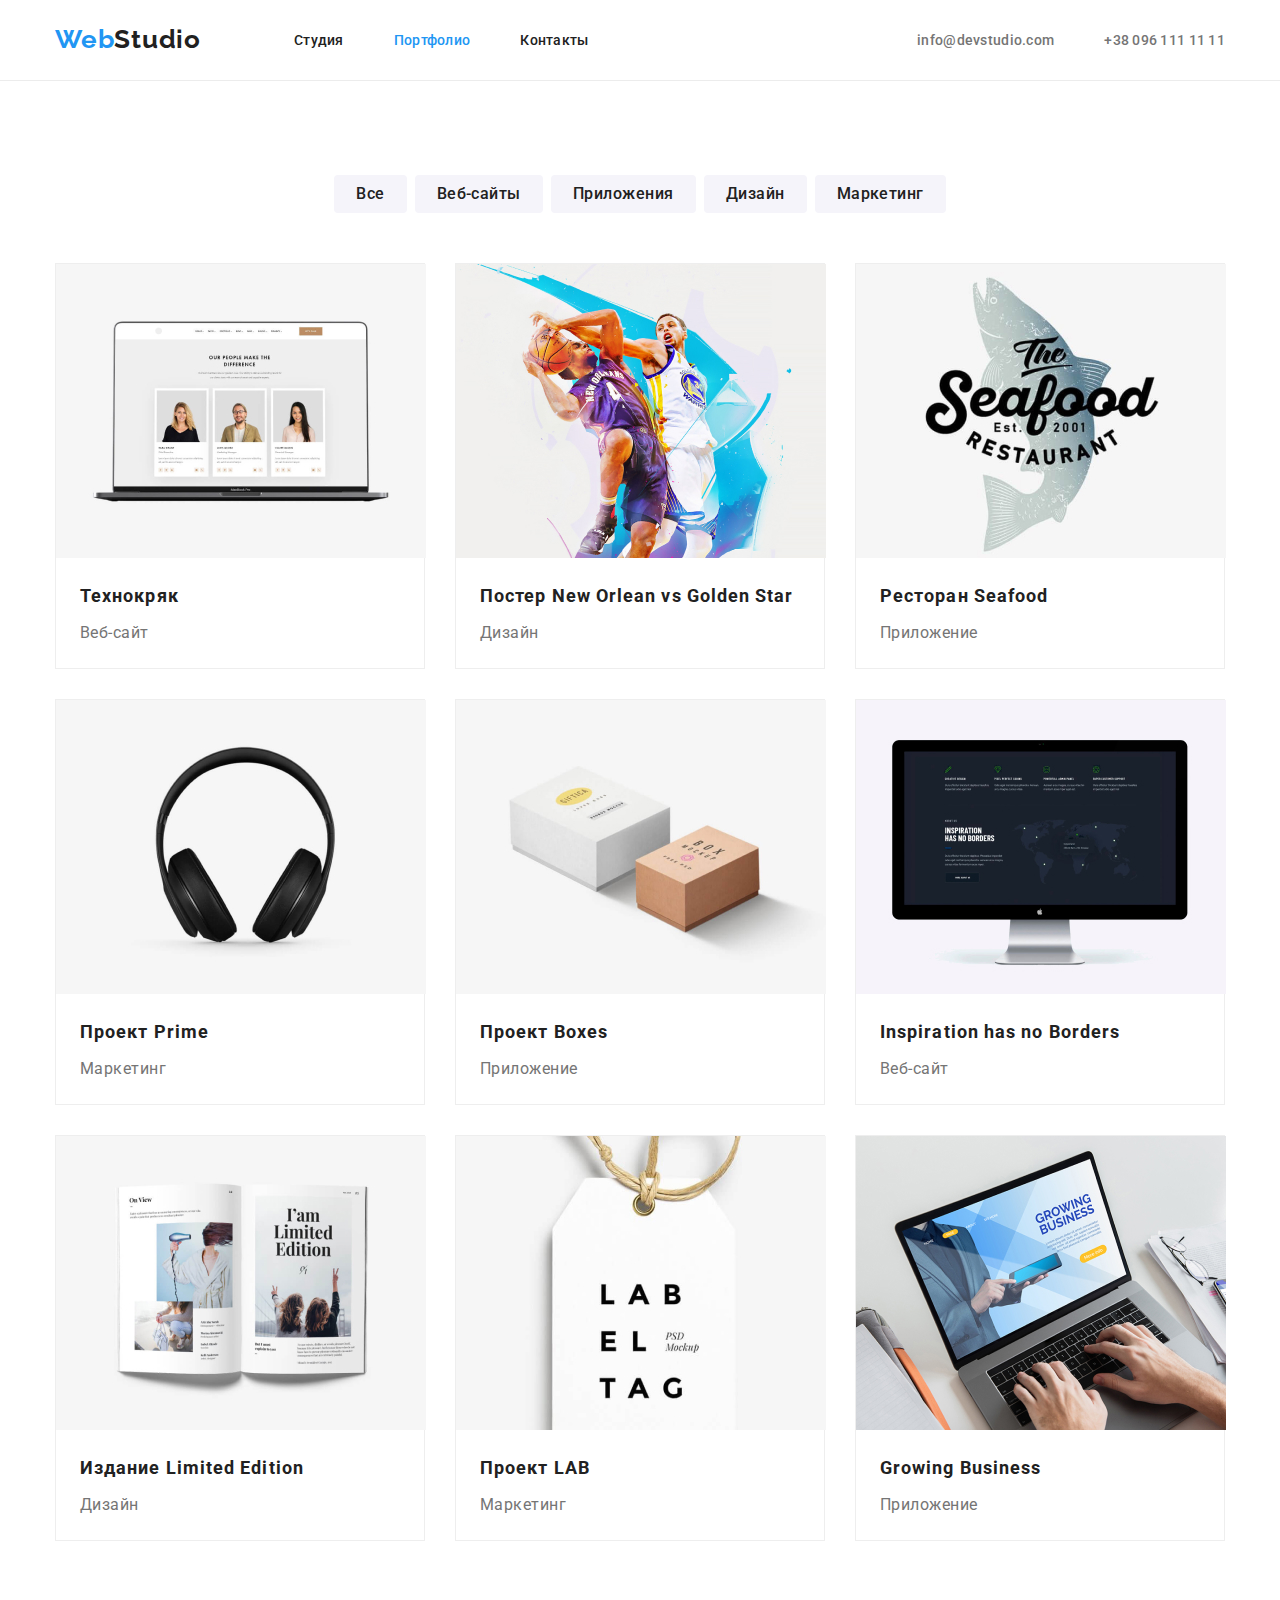
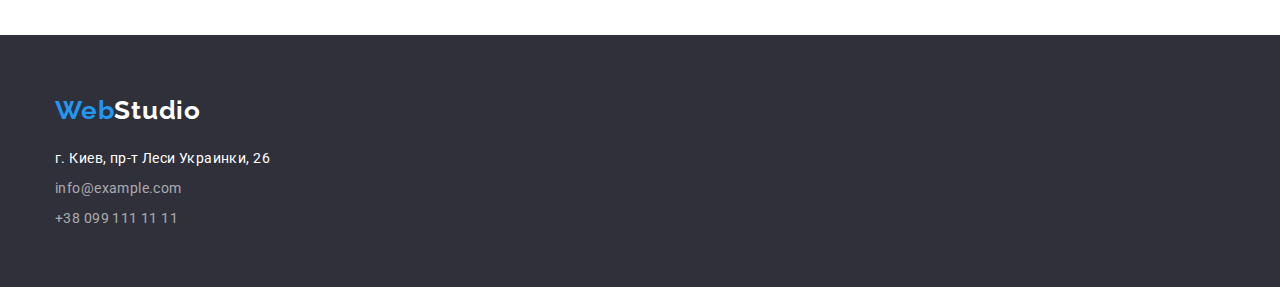
==== portfolio.html @ ce9a4620 "Копирование файлов из 3-й работы" ====
<!DOCTYPE html>
<html lang="ru">
<head>
    <meta charset="UTF-8">
    <meta name="viewport" content="width=device-width, initial-scale=1.0">
    <link
        href="https://fonts.googleapis.com/css2?family=Oleo+Script&family=Raleway:wght@700&family=Roboto:wght@400;500;700;900&display=swap"
        rel="stylesheet">
    <link rel="stylesheet" href="./css/normalize.css">
    <link rel="stylesheet" href="./css/styles.css">
    <title>Портфолио</title>
</head>
<body>
    <header class="header portfolio-header">
        <div class="container flex-box">
            <nav class="navigation flex-box">
                <a href="./index.html" class="logo-link link">Web<span class="logo-span">Studio</span></a>
                <ul class="nav-list list flex-box">
                    <li class="nav-item"><a href="./index.html" class="nav-link link">Студия</a></li>
                    <li class="nav-item"><a href="./portfolio.html" class="nav-link active link">Портфолио</a></li>
                    <li class="nav-item"><a href="#" class="nav-link link">Контакты</a></li>
                </ul>
            </nav>
            <address class="address">
                <a href="mailto:info@devstudio.com" class="address-link mail link">info@devstudio.com</a>
                <a href="tel:+380961111111" class="address-link phone link">+38 096 111 11 11</a>
            </address>
        </div>
    </header>
    <main class="main">
        <section class="portfolio">
            <div class="container">
                <h1 class="title hidden-title">Портфолио</h1>
            <ul class="filters-list list flex-box">
                <li class="filters-item">
                    <button type="button" class="button filters-button">Все</button>
                </li>
                <li class="filters-item">
                    <button type="button" class="button filters-button">Веб-сайты</button>
                </li>
                <li class="filters-item">
                    <button type="button" class="button filters-button">Приложения</button>
                </li>
                <li class="filters-item">
                    <button type="button" class="button filters-button">Дизайн</button>
                </li>
                <li class="filters-item">
                    <button type="button" class="button filters-button">Маркетинг</button>
                </li>
            </ul>
            <ul class="portfolio-list list flex-box">
                <li class="portfolio-item">
                    <a href="#" class="portfolio-link link">
                        <img src="./images/project1.jpg" alt="project1" width="370" height="294" class="img" />
                        <div class="portfolio-info">
                            <h2 class=subtitle>Технокряк</h2>
                            <p class="text">Веб-сайт</p>
                        </div>
                    </a>
                </li>
                <li class="portfolio-item">
                    <a href="#" class="portfolio-link link">
                        <img src="./images/project2.jpg" alt="project2" width="370" height="294" class="img" />
                        <div class="portfolio-info">
                            <h2 class=subtitle>Постер New Orlean vs Golden Star</h2>
                            <p class="text">Дизайн</p>
                        </div>
                    </a>
                </li>
                <li class="portfolio-item">
                    <a href="#" class="portfolio-link link">
                        <img src="./images/project3.jpg" alt="project3" width="370" height="294" class="img" />
                        <div class="portfolio-info">
                            <h2 class=subtitle>Ресторан Seafood</h2>
                            <p class="text">Приложение</p>
                        </div>
                    </a>
                </li>
                <li class="portfolio-item">
                    <a href="#" class="portfolio-link link">
                        <img src="./images/project4.jpg" alt="project4" width="370" height="294" class="img" />
                        <div class="portfolio-info">
                            <h2 class=subtitle>Проект Prime</h2>
                            <p class="text">Маркетинг</p>
                        </div>
                    </a>
                </li>
                <li class="portfolio-item">
                    <a href="#" class="portfolio-link link">
                        <img src="./images/project5.jpg" alt="project5" width="370" height="294" class="img" />
                        <div class="portfolio-info">
                            <h2 class=subtitle>Проект Boxes</h2>
                            <p class="text">Приложение</p>
                        </div>
                    </a>
                </li>
                <li class="portfolio-item">
                    <a href="#" class="portfolio-link link">
                        <img src="./images/project6.jpg" alt="project6" width="370" height="294" class="img" />
                        <div class="portfolio-info">
                            <h2 class=subtitle>Inspiration has no Borders</h2>
                            <p class="text">Веб-сайт</p>
                        </div>
                    </a>
                </li>
                <li class="portfolio-item">
                    <a href="#" class="portfolio-link link">
                        <img src="./images/project7.jpg" alt="project7" width="370" height="294" class="img" />
                        <div class="portfolio-info">
                            <h2 class=subtitle>Издание Limited Edition</h2>
                            <p class="text">Дизайн</p>
                        </div>
                    </a>
                </li>
                <li class="portfolio-item">
                    <a href="#" class="portfolio-link link">
                        <img src="./images/project8.jpg" alt="project8" width="370" height="294" class="img" />
                        <div class="portfolio-info">
                            <h2 class=subtitle>Проект LAB</h2>
                            <p class="text">Маркетинг</p>
                        </div>
                    </a>
                </li>
                <li class="portfolio-item">
                    <a href="#" class="portfolio-link link"> 
                        <img src="./images/project9.jpg" alt="project9" width="370" height="294" class="img" />
                        <div class="portfolio-info">
                            <h2 class=subtitle>Growing Business</h2>
                            <p class="text">Приложение</p>
                        </div>
                    </a>
                </li>
            </ul>
            </div>
        </section>
    </main>
    <footer class="footer">
      <div class="container">
        <a href="./index.html" class="logo-link link">Web<span class="logo-span">Studio</span></a>
      <address class="address">
        <ul class="address-links list">
          <li class="address-list-item">
            <a href="https://www.google.com.ua/maps/place/%D0%B1%D1%83%D0%BB.+%D0%9B%D0%B5%D1%81%D0%B8+%D0%A3%D0%BA%D1%80%D0%B0%D0%B8%D0%BD%D0%BA%D0%B8,+26,+%D0%9A%D0%B8%D0%B5%D0%B2,+02000/@50.4253025,30.5332374,15.44z/data=!4m13!1m7!3m6!1s0x40d4cf0e033ecbe9:0x57a4dffefec77da0!2z0LHRg9C7LiDQm9C10YHQuCDQo9C60YDQsNC40L3QutC4LCAyNiwg0JrQuNC10LIsIDAyMDAw!3b1!8m2!3d50.4265807!4d30.5383858!3m4!1s0x40d4cf0e033ecbe9:0x57a4dffefec77da0!8m2!3d50.4265807!4d30.5383858?hl=ru"
              target="_blank" class="address-link location link">г. Киев, пр-т Леси Украинки, 26</a>
          </li>
          <li class="address-list-item"><a href="mailto:info@example.com" class="address-link mail link">info@example.com</a></li>
          <li class="address-list-item"><a href="tel:+380991111111" class="address-link phone link">+38 099 111 11 11</a></li>
        </ul>
      </address>
      </div>
    </footer>
</body>
</html>
---- css/styles.css ----
:root {
  --primary-text-color: #757575;
  --title-text-color: #212121;
  --accent-color: #2196f3;
  --main-font-family: 'Roboto', sans-serif;
}

html {
  box-sizing: border-box;
}

*,
*::before,
*::after {
  box-sizing: inherit;
}

body {
  margin: 0;
  padding: 0;
  font-size: 0;
}

.img {
  display: block;
}

.list {
  list-style: none;
  margin: 0;
  padding: 0;
}

.link {
  text-decoration: none;
}

.container {
  margin: 0 auto;
  width: 1200px;
  padding-left: 15px;
  padding-right: 15px;
  margin: 0 auto;
}

/* Header */

.flex-box {
  display: flex;
}

.logo-link {
  font-family: 'Raleway', sans-serif;
  font-weight: 700;
  font-size: 26px;
  line-height: 31px;
  letter-spacing: 0.03em;
  color: var(--accent-color);
}

.header .logo-link {
  margin-right: 93px;
  padding-top: 24px;
  padding-bottom: 25px;
}

.logo-span {
  color: var(--title-text-color);
}

.nav-item {
  margin-right: 50px;
}

.nav-list .nav-item:last-child {
  margin-right: 0;
}

.nav-link {
  font-family: var(--main-font-family);
  font-weight: 500;
  font-size: 14px;
  line-height: 16px;
  letter-spacing: 0.02em;
  color: var(--title-text-color);

  display: block;
  padding-top: 32px;
  padding-bottom: 32px;
}

.active {
  color: var(--accent-color);
}

.nav-link:hover,
.nav-link:focus {
  color: var(--accent-color);
}

/* Контакты */

.header .address {
  display: flex;
  margin-left: auto;
}

.address-link {
  font-family: var(--main-font-family);
  font-style: normal;
  font-weight: 500;
  font-size: 14px;
  line-height: 16px;
  letter-spacing: 0.02em;
  color: var(--primary-text-color);

  margin-right: 50px;
  padding-top: 32px;
  padding-bottom: 32px;
}

.header .address .address-link:last-child {
  margin-right: 0;
}

.address-link:hover,
.address-link:focus {
  color: var(--accent-color);
}

/* Hero */

.hero {
  background: #2f303a;
  text-align: center;

  padding-top: 200px;
  padding-bottom: 200px;
}

.hero-title {
  text-transform: uppercase;
  font-family: var(--main-font-family);
  font-weight: 900;
  font-size: 44px;
  line-height: 60px;
  letter-spacing: 0.06em;
  color: #ffffff;

  margin-top: 0;
  margin-bottom: 30px;
  margin-left: auto;
  margin-right: auto;
  width: 696px;
}

.hero-button {
  background: var(--accent-color);
  font-family: var(--main-font-family);
  font-weight: 700;
  font-size: 16px;
  line-height: 30px;
  text-align: center;
  letter-spacing: 0.06em;
  color: #ffffff;

  display: inline-block;
  min-width: 200px;
  padding: 10px 32px;
  border-radius: 4px;
}

/* Первая секция */

.our-features {
  padding-top: 94px;
  padding-bottom: 94px;
}

.hidden-title {
  display: none;
}

.our-features .list-item {
  margin-right: 30px;
  width: 270px;
}

.our-features .list-item:last-child {
  margin-right: 0;
}

.subtitle {
  font-family: var(--main-font-family);
  color: var(--title-text-color);
}

.our-features .subtitle {
  text-transform: uppercase;
  font-weight: 700;
  font-size: 14px;
  line-height: 16px;
  letter-spacing: 0.03em;

  margin-top: 0;
  margin-bottom: 10px;
}

.our-features .text {
  font-family: var(--main-font-family);
  color: var(--primary-text-color);
  font-weight: 400;
  font-size: 14px;
  line-height: 24px;
  letter-spacing: 0.03em;

  margin-top: 0;
  margin-bottom: 0;
}

/* Вторая секция */
.we-do {
  padding-bottom: 94px;
}

.title {
  font-family: var(--main-font-family);
  color: var(--title-text-color);
  font-weight: 700;
  font-size: 36px;
  line-height: 42px;
  text-align: center;
  letter-spacing: 0.03em;

  margin-top: 0;
  margin-bottom: 50px;
}

.we-do .list-item {
  margin-right: 30px;
}

.we-do .list-item:last-child {
  margin-right: 0;
}

/* Третья секция */
.team {
  padding-top: 94px;
  padding-bottom: 94px;

  background: #f5f4fa;
}

.team .title {
  margin-top: 0;
  margin-bottom: 50px;
}

.team .list-item {
  margin-right: 30px;
}

.team .list-item:last-child {
  margin-right: 0;
}

.team .content-box {
  margin: 0;
  text-align: center;
  padding-bottom: 30px;
}

.team .img {
  margin-bottom: 30px;
}

.team .subtitle {
  font-weight: 500;
  font-size: 16px;
  line-height: 19px;
  letter-spacing: 0.03em;

  margin-top: 0;
  margin-bottom: 10px;
}

.team .desc {
  font-family: var(--main-font-family);
  color: var(--primary-text-color);
  font-weight: 400;
  font-size: 16px;
  line-height: 19px;
  letter-spacing: 0.03em;
}

/* footer */
.footer {
  background: #2f303a;

  padding-top: 60px;
  padding-bottom: 60px;
}

.footer .logo-link {
  margin-bottom: 20px;
  display: inline-block;
}

.footer .logo-span {
  color: #ffffff;
}

.footer .address-list-item {
  margin-bottom: 9px;
  height: 21px;
}

.footer .address-list-item:last-child {
  margin-bottom: 0;
}

.footer .address-link {
  font-family: var(--main-font-family);
  font-weight: 400;
  font-size: 14px;
  line-height: 24px;
  letter-spacing: 0.03em;
  color: rgba(255, 255, 255, 0.6);
}

.footer .location {
  color: #ffffff;
}

/* Портфолио */

.portfolio-header {
  border-bottom: 1px solid #ececec;
}

.portfolio {
  padding-bottom: 94px;
  padding-top: 94px;
}

/* кнопки */

.portfolio .filters-list {
  margin-bottom: 50px;
  justify-content: center;
}

.portfolio .filters-item {
  margin-right: 8px;
}

.portfolio .filters-item:last-child {
  margin-right: 0;
}

.filters-button {
  background: #f5f4fa;
  font-family: var(--main-font-family);
  color: var(--title-text-color);
  font-weight: 500;
  font-size: 16px;
  line-height: 26px;
  text-align: center;
  letter-spacing: 0.03em;

  padding: 6px 22px;
  border: 0 solid transparent;
  border-radius: 4px;
}

.filters-button:hover,
.filters-button:focus,
.filters-button:active {
  background: #2196f3;
  color: #ffffff;
  outline: none;
}

/* каталог */
.portfolio .portfolio-list {
  flex-wrap: wrap;
}

.portfolio .portfolio-item {
  width: 370px;
  margin-right: 30px;
  margin-bottom: 30px;

  border: 1px solid #EEEEEE;

  background: #FFFFFF;
}

.portfolio .portfolio-item:nth-child(3n + 3) {
  margin-right: 0;
}

.portfolio .portfolio-item:nth-last-child(-n + 3) {
  margin-bottom: 0;
}

.portfolio-info {
  padding-top: 20px;
  padding-right: 24px;
  padding-left: 24px;
  padding-bottom: 20px;
}

.portfolio .subtitle {
  font-weight: 700;
  font-size: 18px;
  line-height: 36px;
  letter-spacing: 0.06em;

  margin: 0;
  padding-bottom: 4px;
}

.portfolio .text {
  font-family: var(--main-font-family);
  color: var(--primary-text-color);
  font-weight: 400;
  font-size: 16px;
  line-height: 30px;
  letter-spacing: 0.03em;

  margin: 0;
} */
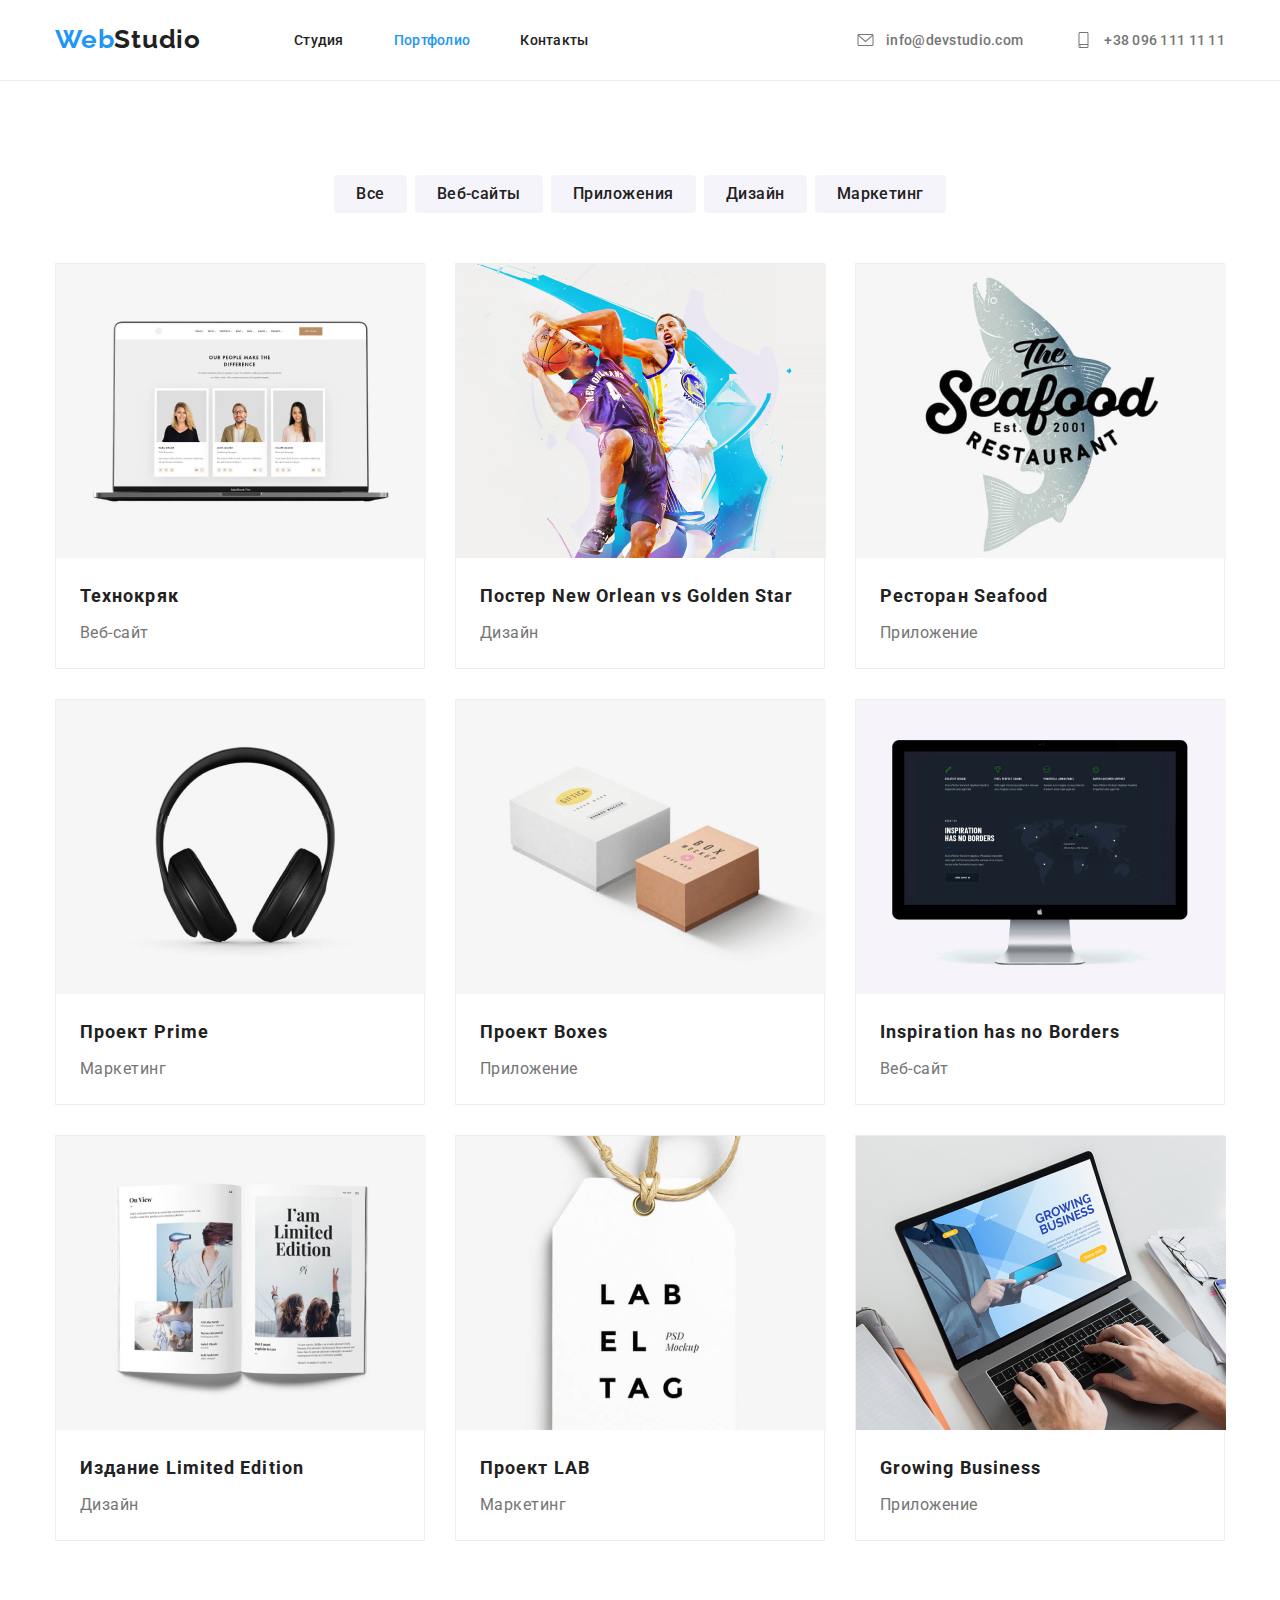
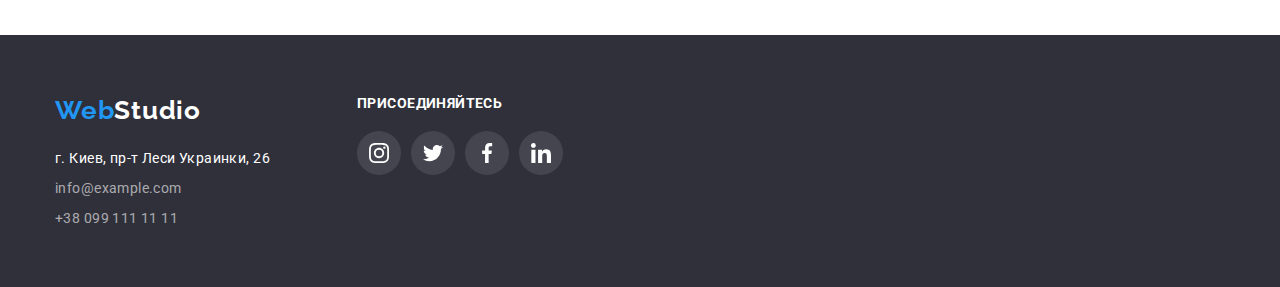
==== commit 0f449d52: "Добавленны иконки социальных сетей. Исправленны размеры изображений" ====
--- a/portfolio.html
+++ b/portfolio.html
@@ -22,8 +22,18 @@
                 </ul>
             </nav>
             <address class="address">
-                <a href="mailto:info@devstudio.com" class="address-link mail link">info@devstudio.com</a>
-                <a href="tel:+380961111111" class="address-link phone link">+38 096 111 11 11</a>
+                <a href="mailto:info@devstudio.com" class="address-link mail link">
+                    <svg class="icon address-icon" width="21px" height="16px">
+                        <use href="./images/symbol-defs.svg#icon-envelope"></use>
+                    </svg>
+                    <span class="adress-span">info@devstudio.com</span>
+                </a>
+                <a href="tel:+380961111111" class="address-link phone link">
+                    <svg class="icon address-icon" width="16px" height="26px">
+                        <use href="./images/symbol-defs.svg#icon-smartphone"></use>
+                    </svg>
+                    <span class="adress-span">+38 096 111 11 11</span>
+                </a>
             </address>
         </div>
     </header>
@@ -135,19 +145,57 @@
         </section>
     </main>
     <footer class="footer">
-      <div class="container">
-        <a href="./index.html" class="logo-link link">Web<span class="logo-span">Studio</span></a>
-      <address class="address">
-        <ul class="address-links list">
-          <li class="address-list-item">
-            <a href="https://www.google.com.ua/maps/place/%D0%B1%D1%83%D0%BB.+%D0%9B%D0%B5%D1%81%D0%B8+%D0%A3%D0%BA%D1%80%D0%B0%D0%B8%D0%BD%D0%BA%D0%B8,+26,+%D0%9A%D0%B8%D0%B5%D0%B2,+02000/@50.4253025,30.5332374,15.44z/data=!4m13!1m7!3m6!1s0x40d4cf0e033ecbe9:0x57a4dffefec77da0!2z0LHRg9C7LiDQm9C10YHQuCDQo9C60YDQsNC40L3QutC4LCAyNiwg0JrQuNC10LIsIDAyMDAw!3b1!8m2!3d50.4265807!4d30.5383858!3m4!1s0x40d4cf0e033ecbe9:0x57a4dffefec77da0!8m2!3d50.4265807!4d30.5383858?hl=ru"
-              target="_blank" class="address-link location link">г. Киев, пр-т Леси Украинки, 26</a>
-          </li>
-          <li class="address-list-item"><a href="mailto:info@example.com" class="address-link mail link">info@example.com</a></li>
-          <li class="address-list-item"><a href="tel:+380991111111" class="address-link phone link">+38 099 111 11 11</a></li>
-        </ul>
-      </address>
-      </div>
+        <div class="container flex-box">
+            <div class="address-container">
+                <a href="./index.html" class="logo-link link">Web<span class="logo-span">Studio</span></a>
+                <address class="address">
+                    <ul class="address-links list">
+                        <li class="address-list-item">
+                            <a href="https://www.google.com.ua/maps/place/%D0%B1%D1%83%D0%BB.+%D0%9B%D0%B5%D1%81%D0%B8+%D0%A3%D0%BA%D1%80%D0%B0%D0%B8%D0%BD%D0%BA%D0%B8,+26,+%D0%9A%D0%B8%D0%B5%D0%B2,+02000/@50.4253025,30.5332374,15.44z/data=!4m13!1m7!3m6!1s0x40d4cf0e033ecbe9:0x57a4dffefec77da0!2z0LHRg9C7LiDQm9C10YHQuCDQo9C60YDQsNC40L3QutC4LCAyNiwg0JrQuNC10LIsIDAyMDAw!3b1!8m2!3d50.4265807!4d30.5383858!3m4!1s0x40d4cf0e033ecbe9:0x57a4dffefec77da0!8m2!3d50.4265807!4d30.5383858?hl=ru"
+                                target="_blank" class="address-link location link">г. Киев, пр-т Леси Украинки, 26</a>
+                        </li>
+                        <li class="address-list-item"><a href="mailto:info@example.com"
+                                class="address-link mail link">info@example.com</a>
+                        </li>
+                        <li class="address-list-item"><a href="tel:+380991111111" class="address-link phone link">+38 099
+                                111 11 11</a></li>
+                    </ul>
+                </address>
+            </div>
+            <div class="social-container">
+                <h7 class="title social-title">Присоединяйтесь</h7>
+                <ul class="list icon-list flex-box">
+                    <li class="list-item social-item">
+                        <a href="#" class="link social-link flex-box">
+                            <svg class="icon social-icon">
+                                <use href="./images/symbol-defs.svg#icon-instagram"></use>
+                            </svg>
+                        </a>
+                    </li>
+                    <li class="list-item social-item">
+                        <a href="#" class="link social-link flex-box">
+                            <svg class="icon social-icon">
+                                <use href="./images/symbol-defs.svg#icon-twitter"></use>
+                            </svg>
+                        </a>
+                    </li>
+                    <li class="list-item social-item">
+                        <a href="#" class="link social-link flex-box">
+                            <svg class="icon social-icon">
+                                <use href="./images/symbol-defs.svg#icon-facebook"></use>
+                            </svg>
+                        </a>
+                    </li>
+                    <li class="list-item social-item">
+                        <a href="#" class="link social-link flex-box">
+                            <svg class="icon social-icon">
+                                <use href="./images/symbol-defs.svg#icon-linkedin"></use>
+                            </svg>
+                        </a>
+                    </li>
+                </ul>
+            </div>
+        </div>
     </footer>
 </body>
 </html>--- a/css/styles.css
+++ b/css/styles.css
@@ -113,10 +113,13 @@
   line-height: 16px;
   letter-spacing: 0.02em;
   color: var(--primary-text-color);
-
+  
+  display: flex;
+  align-items: center;
   margin-right: 50px;
   padding-top: 32px;
   padding-bottom: 32px;
+  
 }
 
 .header .address .address-link:last-child {
@@ -128,6 +131,13 @@
   color: var(--accent-color);
 }
 
+.address-icon{
+  fill:currentColor;
+  width: 21px;
+  height: 16px;
+  margin-right: 10px;
+}
+
 /* Hero */
 
 .hero {
@@ -136,6 +146,17 @@
 
   padding-top: 200px;
   padding-bottom: 200px;
+
+   background-image: 
+   linear-gradient(
+    to right,
+    rgba(47, 48, 58, 0.4),
+    rgba(47, 48, 58, 0.4)
+  ),
+   url('../images/bg-hero.jpg');
+  background-repeat: no-repeat;
+  background-position: center;
+  background-size: cover;
 }
 
 .hero-title {
@@ -178,8 +199,26 @@
 }
 
 .hidden-title {
-  display: none;
-}
+  position: absolute;
+  clip: rect(0 0 0 0);
+  width: 1px;
+  height: 1px;
+  margin: -1px;
+  border: 0;
+  padding: 0;
+  overflow: hidden;
+}
+
+.our-features .icon-container{
+  width: 270px;
+  height: 120px;
+  background: #F5F4FA;
+  border-radius: 4px; 
+  padding-left: 100px;
+  padding-top: 25px;
+  margin-bottom: 30px;
+}
+
 
 .our-features .list-item {
   margin-right: 30px;
@@ -257,18 +296,22 @@
   margin-bottom: 50px;
 }
 
-.team .list-item {
+.team .team-member {
   margin-right: 30px;
-}
-
-.team .list-item:last-child {
+  background: #FFFFFF;
+  
+  box-shadow: 0px 1px 3px rgba(0, 0, 0, 0.12), 0px 1px 1px rgba(0, 0, 0, 0.14), 0px 2px 1px rgba(0, 0, 0, 0.2);
+  border-radius: 0px 0px 4px 4px;
+}
+
+.team .team-member:last-child {
   margin-right: 0;
 }
 
 .team .content-box {
   margin: 0;
   text-align: center;
-  padding-bottom: 30px;
+  padding-bottom: 16px;
 }
 
 .team .img {
@@ -294,6 +337,83 @@
   letter-spacing: 0.03em;
 }
 
+.team .icon-list{
+  padding-bottom: 30px;
+  justify-content: center;
+}
+
+.team .social-item{
+  margin-right: 10px;
+}
+
+.team .social-icon:last-child{
+  margin-right: 0;
+}
+
+.team .social-link{
+  color: #AFB1B8;
+
+  width: 44px;
+  height: 44px;
+  border-radius: 50%;
+  justify-content: center;
+  align-items: center;
+}
+
+.team .social-link:hover,
+.team .social-link:target{
+  background-color: var(--accent-color);
+  color: #ffffff;
+}
+
+.team .social-icon{
+  width: 20px;
+  height: 20px;
+  fill: currentColor;
+}
+
+/* client */
+
+.clients{
+  padding-top: 94px;
+  padding-bottom: 94px;
+}
+
+.clients .title{
+  margin-bottom: 50px;
+}
+
+.clients .list-item{
+  margin-right: 30px;
+}
+
+.clients .list-item:last-child{
+  margin-right: 0;
+}
+
+.clients .client-link{
+  width: 170px;
+  height: 90px;
+
+  border: 1px solid #AFB1B8;
+  border-radius: 4px;
+  display: flex;
+  align-items: center;
+  justify-content: center;
+  color: #AFB1B8;
+}
+
+.clients .client-link:hover,
+.clients .client-link:target{
+  border: 1px solid var(--accent-color);
+  color: var(--accent-color);
+}
+
+.clients .client-icon{
+  fill: currentColor;
+}
+
+
 /* footer */
 .footer {
   background: #2f303a;
@@ -327,10 +447,64 @@
   line-height: 24px;
   letter-spacing: 0.03em;
   color: rgba(255, 255, 255, 0.6);
+  padding: 0;
+  margin: 0;
 }
 
 .footer .location {
   color: #ffffff;
+}
+
+.footer .address-container{
+  margin-right: 70px;
+  width: 232px;
+}
+
+.footer .social-title{
+  display: inline-block;
+  font-family: var(--main-font-family);
+  color: #ffffff;
+  font-weight: 700;
+  font-size: 14px;
+  line-height: 16px;
+  letter-spacing: 0.03em;
+  text-transform: uppercase;
+  margin-bottom: 20px;
+}
+
+.footer .icon-list{
+  justify-content: center;
+}
+
+.footer .social-item{
+  margin-right: 10px;
+}
+
+.footer .social-icon:last-child{
+  margin-right: 0;
+}
+
+.footer .social-link{
+  color:#ffffff;
+  background-color: rgba(255, 255, 255, 0.1);
+
+  width: 44px;
+  height: 44px;
+  border-radius: 50%;
+  justify-content: center;
+  align-items: center;
+}
+
+.footer .social-link:hover,
+.footer.social-link:target{
+  background-color: var(--accent-color);
+  color: #ffffff;
+}
+
+.footer .social-icon{
+  width: 20px;
+  height: 20px;
+  fill: currentColor;
 }
 
 /* Портфолио */
@@ -397,6 +571,11 @@
   background: #FFFFFF;
 }
 
+.portfolio .portfolio-item:hover,
+.portfolio .portfolio-item:target{
+  box-shadow: 0px 1px 1px rgba(0, 0, 0, 0.12), 0px 4px 4px rgba(0, 0, 0, 0.06), 1px 4px 6px rgba(0, 0, 0, 0.16);
+}
+
 .portfolio .portfolio-item:nth-child(3n + 3) {
   margin-right: 0;
 }
